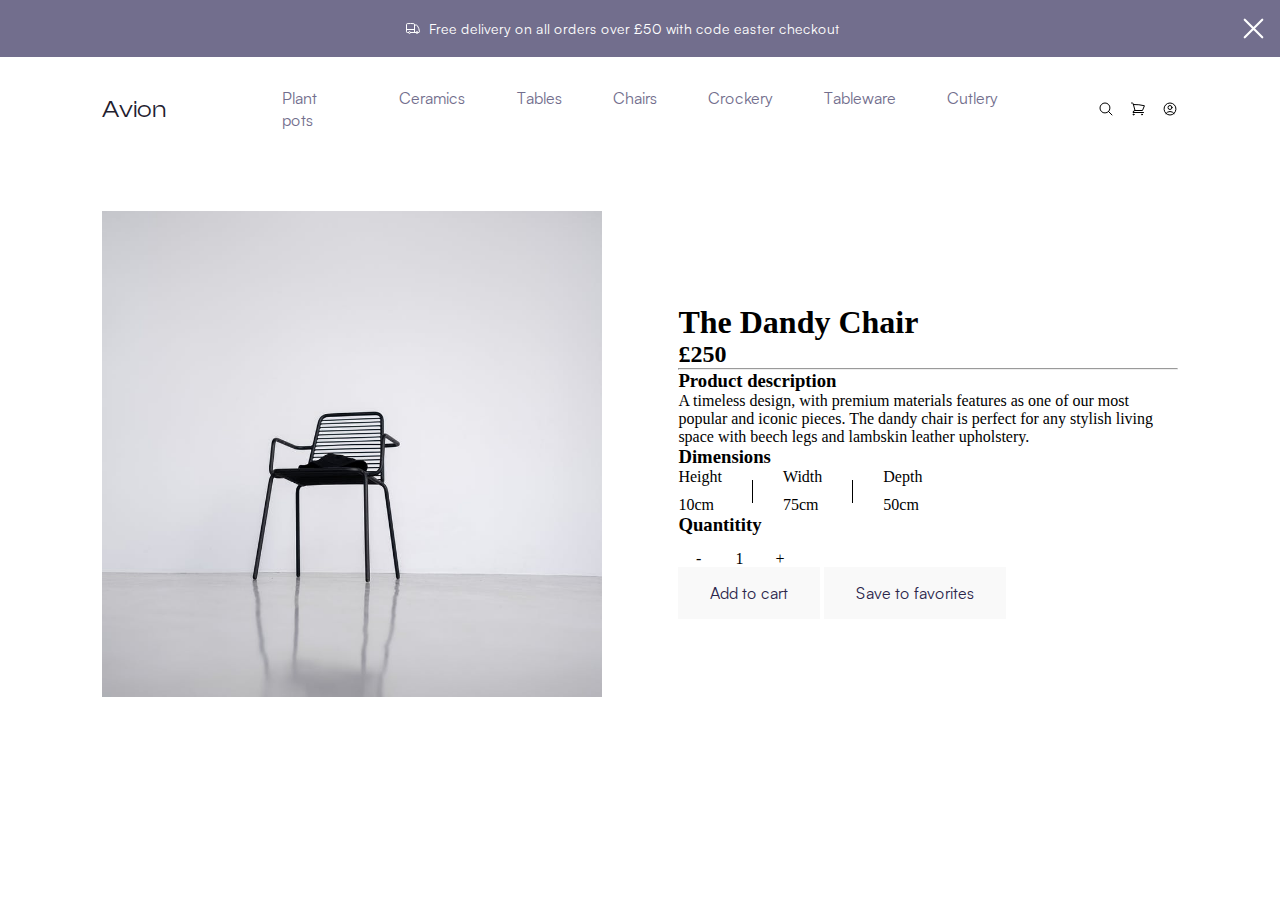
==== productlisting.html @ a94eaea5 "Add files via upload" ====
<!DOCTYPE html>
<html lang="en">
<head>
    <meta charset="UTF-8">
    <meta http-equiv="X-UA-Compatible" content="IE=edge">
    <meta name="viewport" content="width=device-width, initial-scale=1.0">
    <title>Document</title>
    <link rel="stylesheet" href="css/productlisting.css">
</head>
<body>
    <header>
        <div class="top">
            <p>
                <svg xmlns="http://www.w3.org/2000/svg" fill="none" viewBox="0 0 24 24" stroke-width="1.5" stroke="currentColor" class="w-6 h-6">
                    <path stroke-linecap="round" stroke-linejoin="round" d="M8.25 18.75a1.5 1.5 0 0 1-3 0m3 0a1.5 1.5 0 0 0-3 0m3 0h6m-9 0H3.375a1.125 1.125 0 0 1-1.125-1.125V14.25m17.25 4.5a1.5 1.5 0 0 1-3 0m3 0a1.5 1.5 0 0 0-3 0m3 0h1.125c.621 0 1.129-.504 1.09-1.124a17.902 17.902 0 0 0-3.213-9.193 2.056 2.056 0 0 0-1.58-.86H14.25M16.5 18.75h-2.25m0-11.177v-.958c0-.568-.422-1.048-.987-1.106a48.554 48.554 0 0 0-10.026 0 1.106 1.106 0 0 0-.987 1.106v7.635m12-6.677v6.677m0 4.5v-4.5m0 0h-12" />
                  </svg>
                  Free delivery on all orders over £50 with code easter checkout   
            </p>
            <svg xmlns="http://www.w3.org/2000/svg" fill="none" viewBox="0 0 24 24" stroke-width="1.5" stroke="currentColor" class="w-6 h-6">
                <path stroke-linecap="round" stroke-linejoin="round" d="M6 18 18 6M6 6l12 12" />
              </svg>              
        </div>
        <section>
            <a href="index.html">Avion</a>
            <nav>
                <ul>
                    <li><a href="productlisting.html">Plant pots</a></li>
                    <li><a href="">Ceramics</a></li>
                    <li><a href="">Tables</a></li>
                    <li><a href="">Chairs</a></li>
                    <li><a href="">Crockery</a></li>
                    <li><a href="">Tableware</a></li>
                    <li><a href="">Cutlery</a></li>
                </ul>
            </nav>
            <div class="icons">
                <svg xmlns="http://www.w3.org/2000/svg" fill="none" viewBox="0 0 24 24" stroke-width="1.5" stroke="currentColor" class="w-6 h-6">
                    <path stroke-linecap="round" stroke-linejoin="round" d="m21 21-5.197-5.197m0 0A7.5 7.5 0 1 0 5.196 5.196a7.5 7.5 0 0 0 10.607 10.607Z" />
                  </svg>
                <svg xmlns="http://www.w3.org/2000/svg" fill="none" viewBox="0 0 24 24" stroke-width="1.5" stroke="currentColor" class="w-6 h-6">
                    <path stroke-linecap="round" stroke-linejoin="round" d="M2.25 3h1.386c.51 0 .955.343 1.087.835l.383 1.437M7.5 14.25a3 3 0 0 0-3 3h15.75m-12.75-3h11.218c1.121-2.3 2.1-4.684 2.924-7.138a60.114 60.114 0 0 0-16.536-1.84M7.5 14.25 5.106 5.272M6 20.25a.75.75 0 1 1-1.5 0 .75.75 0 0 1 1.5 0Zm12.75 0a.75.75 0 1 1-1.5 0 .75.75 0 0 1 1.5 0Z" />
                  </svg>                  
                <svg xmlns="http://www.w3.org/2000/svg" fill="none" viewBox="0 0 24 24" stroke-width="1.5" stroke="currentColor" class="w-6 h-6">
                    <path stroke-linecap="round" stroke-linejoin="round" d="M17.982 18.725A7.488 7.488 0 0 0 12 15.75a7.488 7.488 0 0 0-5.982 2.975m11.963 0a9 9 0 1 0-11.963 0m11.963 0A8.966 8.966 0 0 1 12 21a8.966 8.966 0 0 1-5.982-2.275M15 9.75a3 3 0 1 1-6 0 3 3 0 0 1 6 0Z" />
                  </svg>                  
              </div>
        </section>
    </header>
    <main>
        <section class="description">
        <img src="css/images/product.jpg" alt="">
        <div>
            <h1>The Dandy Chair</h1>
            <h2>£250</h2>
            <hr>
            <h3>Product description</h3>
            <p>A timeless design, with premium materials features as one of our most popular and iconic pieces. The dandy chair is perfect for any stylish living space with beech legs and lambskin leather upholstery.</p>
            <h3>Dimensions</h3>
            <div class="dimensions">
                <p>Height <span>10cm</span></p>
                <div></div>
                <p>Width <span>75cm</span></p>
                <div></div>
                <p>Depth <span>50cm</span></p>
            </div>
            <h3>Quantitity</h3>
            <div class="quantitity">
                <span>-</span>
                <span>1</span>
                <span>+</span>
            </div>
            <div class="button">
                <a href="" class="btn">Add to cart</a>
                <a href="" class="btn">Save to favorites</a>
            </div>
        </div>
        </section>
    </main>
</body>
</html>
---- css/productlisting.css ----
@font-face {
    font-family: "Clash Display";
    src: url(fonts/ClashDisplay-Light.woff2);
    font-weight: 200;
}
@font-face {
    font-family: "Clash Display";
    src:url(fonts/ClashDisplay-Regular.woff2);
    font-weight: 400;
}

@font-face {
    font-family: "Clash Display";
    src: url(fonts/ClashDisplay-Semibold.woff2);
    font-weight: 600;
}

@font-face {
    font-family: "Clash Display";
    src: url(fonts/ClashDisplay-Bold.woff2);
    font-weight: 900;
}

@font-face {
    font-family: "Satoshi";
    src: url(fonts/Satoshi-Regular.woff2);
    font-weight: 400;
}

* {
    margin: 0;
    padding: 0;
    box-sizing: border-box;
}

:root {
    --color-white: #ffffff;
    --color-black: #000000;
    --color-light-gray: #f9f9f9;
    --color-dark-primary: #2A254B;
    --color-nav-links: #726E8D;
}

.btn{
    text-decoration: none;
    color: var(--color-dark-primary);
    background-color: var(--color-light-gray);
    padding: 16px 32px;
    font-family: Satoshi;
    font-size: 16px;
    transition: all 0.8s;
}

.btn:hover{
    transition: all 0.8s;
    color: var(--color-light-gray);
    background-color: var(--color-dark-primary);
}

header>div{
    background-color: #726E8D;
    color: var(--color-white);
    font-family: Satoshi;
    font-size: 14px;
    display: grid;
    grid-template-columns: 1fr 35px;
    padding: 11px 9px;
    align-items: center;
}

header div p{
    display: grid;
    grid-template-columns: 16px 1fr;
    column-gap: 8px;
    justify-self: center;
}

header section{
    display: grid;
    grid-template-columns: 1fr 4fr 1fr;
    padding: 30px 8vw;
    align-items: center;
}
header section>a{
    font-family: "Clash Display";
    font-size: 24px;
    text-decoration: none;
    color: #22202E;
}

header section nav {
    justify-self: center;
}

header section ul{
    display: flex;
    list-style-type: none;
    column-gap: 4vw;
}

header section ul a{
    text-decoration: none;
    color: var(--color-nav-links);
    font-family: Satoshi;
    font-size: 16px;
}

header section div.icons{
    justify-self: end;
    display: grid;
    grid-template-columns: repeat(3, 16px);
    column-gap: 16px;
}
main section.description{
    padding: 50px 8vw;
    display: grid;
    grid-template-columns: repeat(2, 1fr);
    grid-template-rows: 38vw;
    column-gap: 6vw;
    align-items: center;
}

main section.description img {
    width: 100%;
    height: 100%;
    object-fit: cover;
}

main section.description div.dimensions{
    display: grid;
    grid-template-columns: max-content 1px max-content 1px max-content 1px;
    align-items: center;
    column-gap: 30px;
}

main section.description div.dimensions div{
    background-color: black;
    height: 50%;
}

main section.description div.dimensions p{
    display: grid;
    row-gap: 10px;
}

main section.description div.quantitity {
    display: grid;
    width: 122px;
    grid-template-columns: repeat(3, 1fr);
    grid-template-rows: 46px;
    background-color:var(--color-white);
    align-items: center;
    justify-items: center;
}
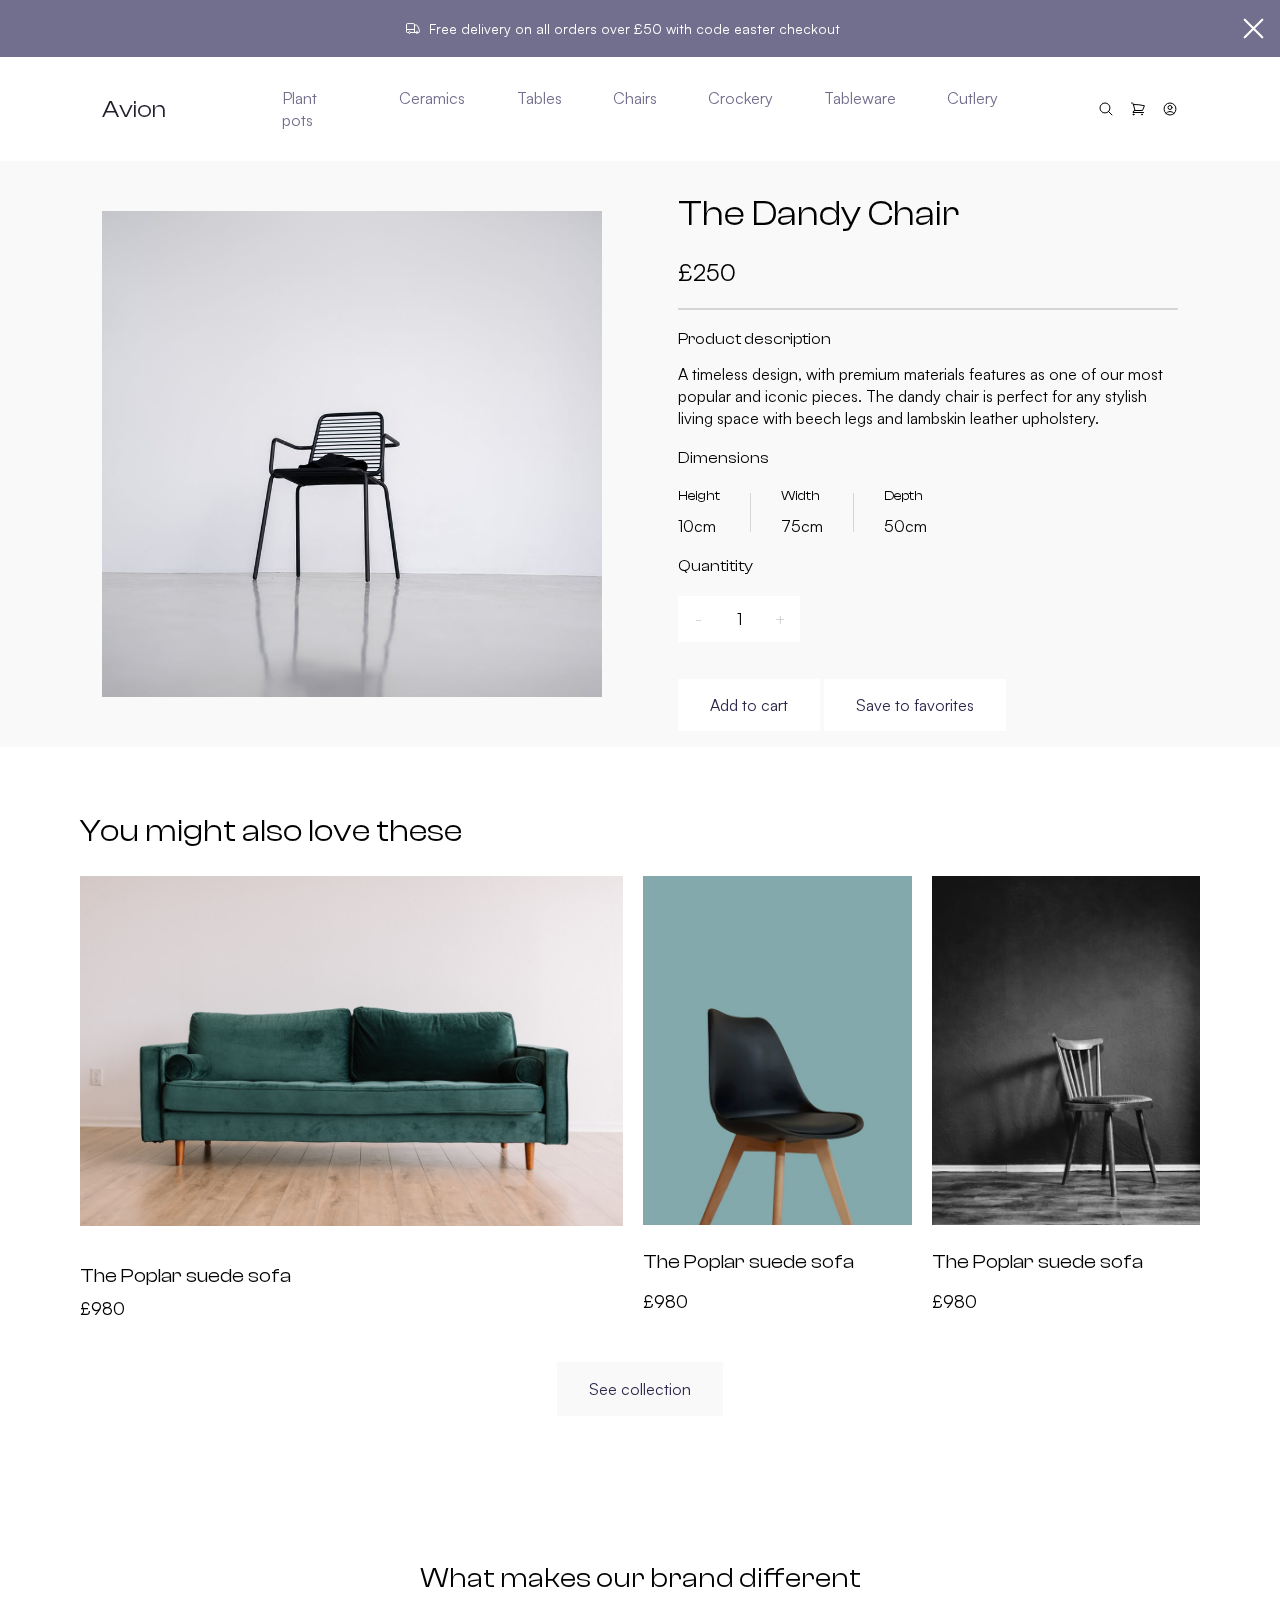
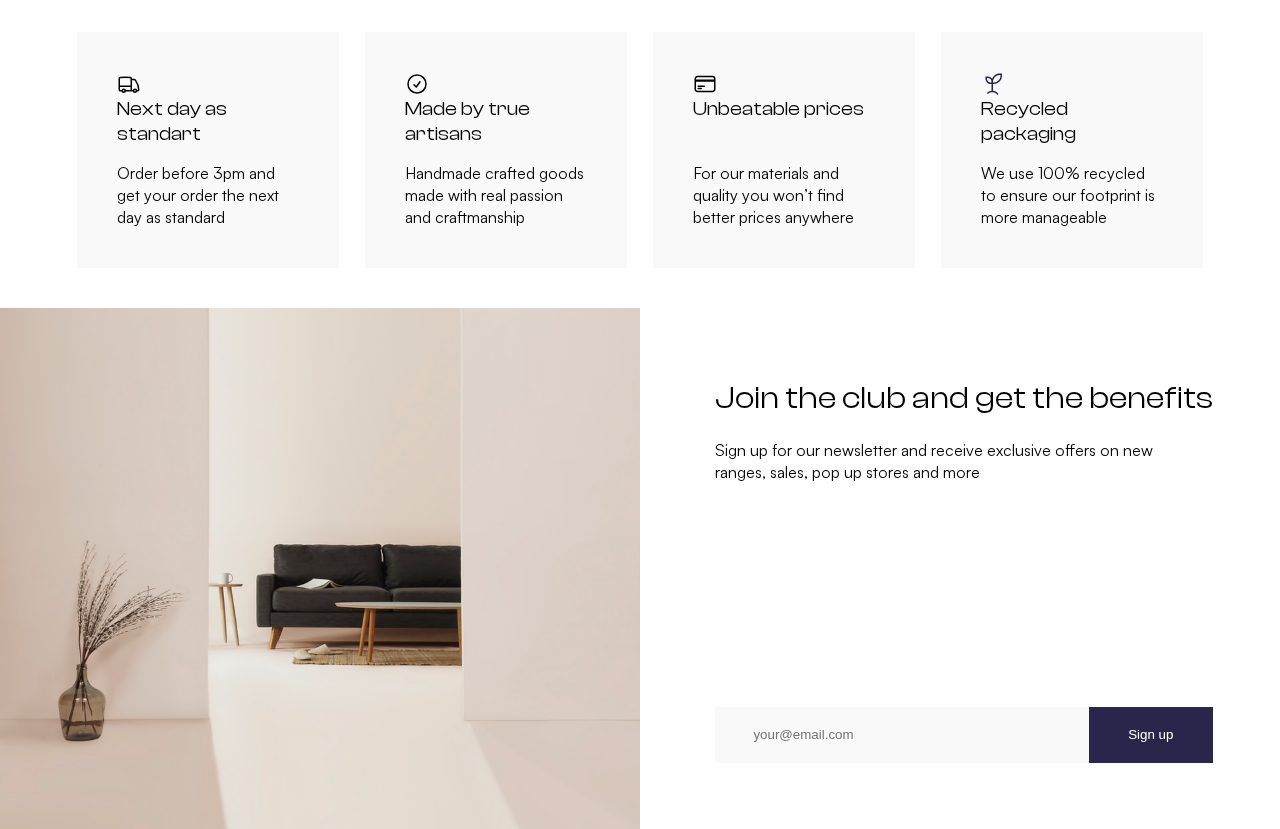
==== commit df0c39f6: "Add files via upload" ====
--- a/productlisting.html
+++ b/productlisting.html
@@ -49,12 +49,14 @@
     <main>
         <section class="description">
         <img src="css/images/product.jpg" alt="">
-        <div>
+        <div class="productall">
             <h1>The Dandy Chair</h1>
             <h2>£250</h2>
-            <hr>
+            <hr color="d6d6d6">
+            <div class="productdescription">
             <h3>Product description</h3>
-            <p>A timeless design, with premium materials features as one of our most popular and iconic pieces. The dandy chair is perfect for any stylish living space with beech legs and lambskin leather upholstery.</p>
+            <p class="pdp">A timeless design, with premium materials features as one of our most popular and iconic pieces. The dandy chair is perfect for any stylish living space with beech legs and lambskin leather upholstery.</p>
+            </div>
             <h3>Dimensions</h3>
             <div class="dimensions">
                 <p>Height <span>10cm</span></p>
@@ -65,9 +67,9 @@
             </div>
             <h3>Quantitity</h3>
             <div class="quantitity">
-                <span>-</span>
+                <span class="btnqnt">-</span>
                 <span>1</span>
-                <span>+</span>
+                <span class="btnqnt">+</span>
             </div>
             <div class="button">
                 <a href="" class="btn">Add to cart</a>
@@ -75,6 +77,90 @@
             </div>
         </div>
         </section>
+        <section class="mightalso">
+        <div class="mightmain">
+            <h1>You might also love these</h1>
+            <div class="articlefather">
+            <article class="mightsofa">
+                <img src="css/images/sofa.jpg" alt="">
+                <div class="h2h3">
+                <h2>The Poplar suede sofa</h2>
+                <h3>£980</h3>
+            </div>
+            </article>
+            <article class="mightchair1">
+                <img src="css/images/1.jpg" alt="">
+                <div class="h2h3">
+                <h2>The Poplar suede sofa</h2>
+                <h3>£980</h3>
+            </div>
+            </article>
+            <article class="mightchair2">
+                <img src="css/images/chair.jpg" alt="">
+                <div class="h2h3">
+                <h2>The Poplar suede sofa</h2>
+                <h3>£980</h3>
+            </div>
+            </article>
+            </div>
+            <div class="btn2">
+            <a href="" class="btn1">See collection</a>
+        </div>
+        </div>
+        </div>
+        </section>
+        <section class="our-brand">
+            <h2>What makes our brand different</h2>
+            <div>
+                <article>
+                    <svg xmlns="http://www.w3.org/2000/svg" fill="none" viewBox="0 0 24 24" stroke-width="1.5" stroke="currentColor" class="w-6 h-6">
+                        <path stroke-linecap="round" stroke-linejoin="round" d="M8.25 18.75a1.5 1.5 0 0 1-3 0m3 0a1.5 1.5 0 0 0-3 0m3 0h6m-9 0H3.375a1.125 1.125 0 0 1-1.125-1.125V14.25m17.25 4.5a1.5 1.5 0 0 1-3 0m3 0a1.5 1.5 0 0 0-3 0m3 0h1.125c.621 0 1.129-.504 1.09-1.124a17.902 17.902 0 0 0-3.213-9.193 2.056 2.056 0 0 0-1.58-.86H14.25M16.5 18.75h-2.25m0-11.177v-.958c0-.568-.422-1.048-.987-1.106a48.554 48.554 0 0 0-10.026 0 1.106 1.106 0 0 0-.987 1.106v7.635m12-6.677v6.677m0 4.5v-4.5m0 0h-12" />
+                      </svg>
+                      <h3>Next day as standart</h3>
+                      <p>Order before 3pm and get your order the next day as standard</p>                      
+                </article>
+                            <article>
+                                <svg xmlns="http://www.w3.org/2000/svg" fill="none" viewBox="0 0 24 24" stroke-width="1.5" stroke="currentColor" class="w-6 h-6">
+                                    <path stroke-linecap="round" stroke-linejoin="round" d="M9 12.75 11.25 15 15 9.75M21 12a9 9 0 1 1-18 0 9 9 0 0 1 18 0Z" />
+                                  </svg>
+                      <h3>Made by true artisans</h3>
+                      <p>Handmade crafted goods made with real passion and craftmanship</p>                      
+                </article>
+                <article>
+                    <svg xmlns="http://www.w3.org/2000/svg" fill="none" viewBox="0 0 24 24" stroke-width="1.5" stroke="currentColor" class="w-6 h-6">
+                        <path stroke-linecap="round" stroke-linejoin="round" d="M2.25 8.25h19.5M2.25 9h19.5m-16.5 5.25h6m-6 2.25h3m-3.75 3h15a2.25 2.25 0 0 0 2.25-2.25V6.75A2.25 2.25 0 0 0 19.5 4.5h-15a2.25 2.25 0 0 0-2.25 2.25v10.5A2.25 2.25 0 0 0 4.5 19.5Z" />
+                      </svg>
+                      <h3>Unbeatable prices</h3>
+                      <p>For our materials and quality you won’t find better prices anywhere</p>                      
+                </article>
+                <article>
+                    <svg width="24" height="24" viewBox="0 0 24 24" fill="none" xmlns="http://www.w3.org/2000/svg">
+                        <rect width="24" height="24" fill="white" style="mix-blend-mode:multiply"/>
+                        <path d="M18.75 1.5C17.0878 1.50275 15.4651 2.00708 14.0942 2.94704C12.7232 3.887 11.6679 5.21881 11.0662 6.7683C10.5841 6.06903 9.93949 5.49727 9.18767 5.10216C8.43584 4.70705 7.59932 4.50041 6.75 4.5H4.5V6.75C4.50155 8.14191 5.05517 9.47637 6.0394 10.4606C7.02363 11.4448 8.35809 11.9985 9.75 12H10.5V18.787C8.7773 18.9554 7.16718 19.7191 5.94675 20.9465L7.00725 22.0071C7.63464 21.3798 8.39333 20.8995 9.22869 20.6006C10.064 20.3018 10.9553 20.192 11.8382 20.279C12.7211 20.3661 13.5737 20.6478 14.3347 21.104C15.0956 21.5602 15.7459 22.1794 16.2387 22.9172L17.4849 22.0826C16.8701 21.1638 16.0593 20.3926 15.111 19.8244C14.1626 19.2562 13.1002 18.9052 12 18.7965V12H12.75C14.9373 11.9975 17.0343 11.1275 18.5809 9.58089C20.1275 8.03425 20.9975 5.93727 21 3.75V1.5H18.75ZM9.75 10.5C8.75579 10.4989 7.80262 10.1034 7.0996 9.4004C6.39658 8.69738 6.00113 7.74421 6 6.75V6H6.75C7.74423 6.00107 8.69744 6.3965 9.40047 7.09953C10.1035 7.80256 10.4989 8.75577 10.5 9.75V10.5H9.75ZM19.5 3.75C19.498 5.5396 18.7862 7.25534 17.5208 8.52078C16.2553 9.78622 14.5396 10.498 12.75 10.5H12V9.75C12.002 7.9604 12.7138 6.24466 13.9792 4.97922C15.2447 3.71378 16.9604 3.00199 18.75 3H19.5V3.75Z" fill="#2A254B"/>
+                        </svg>
+                      <h3>Recycled packaging</h3>
+                      <p>We use 100% recycled to ensure our footprint is more manageable</p>                      
+                </article>
+        </div>
+        
+        </section>
+        <section class="join">
+            <img src="css/images/join.jpg" alt="">
+            <article>
+                <div class="joindiv">
+                <h1>Join the club and get the benefits</h1>
+                <div>
+                <h2>Sign up for our newsletter and receive exclusive offers on new</h2>
+                <h2>ranges, sales, pop up stores and more</h2>
+            </div>
+            </div>
+            <form action="">
+                <input type="text" placeholder="your@email.com">
+                <input type="submit" value="Sign up">
+    
+            </form>
+            </article>
+        </section>
     </main>
 </body>
 </html>--- a/css/productlisting.css
+++ b/css/productlisting.css
@@ -39,9 +39,273 @@
     --color-light-gray: #f9f9f9;
     --color-dark-primary: #2A254B;
     --color-nav-links: #726E8D;
+    --color-dark-white: #d6d6d6;
 }
 
 .btn{
+    text-decoration: none;
+    color: var(--color-dark-primary);
+    background-color: var(--color-white);
+    padding: 16px 32px;
+    font-family: Satoshi;
+    font-size: 16px;
+    transition: all 0.8s;
+}
+
+.btn:hover{
+    transition: all 0.8s;
+    color: var(--color-light-gray);
+    background-color: var(--color-dark-primary);
+}
+
+header>div{
+    background-color: #726E8D;
+    color: var(--color-white);
+    font-family: Satoshi;
+    font-size: 14px;
+    display: grid;
+    grid-template-columns: 1fr 35px;
+    padding: 11px 9px;
+    align-items: center;
+}
+
+header div p{
+    display: grid;
+    grid-template-columns: 16px 1fr;
+    column-gap: 8px;
+    justify-self: center;
+}
+
+header section{
+    display: grid;
+    grid-template-columns: 1fr 4fr 1fr;
+    padding: 30px 8vw;
+    align-items: center;
+}
+header section>a{
+    font-family: "Clash Display";
+    font-size: 24px;
+    text-decoration: none;
+    color: #22202E;
+}
+
+header section nav {
+    justify-self: center;
+}
+
+header section ul{
+    display: flex;
+    list-style-type: none;
+    column-gap: 4vw;
+}
+
+header section ul a{
+    text-decoration: none;
+    color: var(--color-nav-links);
+    font-family: Satoshi;
+    font-size: 16px;
+}
+
+header section div.icons{
+    justify-self: end;
+    display: grid;
+    grid-template-columns: repeat(3, 16px);
+    column-gap: 16px;
+}
+main section.description{
+    background-color: var(--color-light-gray);
+    padding: 50px 8vw;
+    display: grid;
+    grid-template-columns: repeat(2, 1fr);
+    grid-template-rows: 38vw;
+    column-gap: 6vw;
+    align-items: center;
+}
+
+main section.description img {
+    width: 100%;
+    height: 100%;
+    object-fit: cover;
+}
+
+main section.description div.dimensions{
+    display: grid;
+    grid-template-columns: max-content 1px max-content 1px max-content 1px;
+    align-items: center;
+    column-gap: 30px;
+}
+
+main section.description div.dimensions div{
+    background-color: var(--color-dark-white);
+    height: 80%;
+}
+
+main section.description div.dimensions p{
+    display: grid;
+    row-gap: 10px;
+}
+
+main section.description div.quantitity {
+    display: grid;
+    width: 122px;
+    grid-template-columns: repeat(3, 1fr);
+    grid-template-rows: 46px;
+    background-color:var(--color-white);
+    align-items: center;
+    justify-items: center;
+}
+
+main section.description div.button {
+    padding-top: 32px;
+}
+
+main section.description h1{
+    font-family: "Clash Display";
+    font-weight: 400;
+    font-size: 36px;
+}
+main section.description h2{
+    font-family: Satoshi;
+    font-weight: 400;
+    font-size: 24px;
+}
+main section.description h3{
+    font-family: "Clash Display";
+    font-weight: 400;
+    font-size: 16px;
+}
+main section.description p.pdp{
+    font-family: Satoshi;
+    font-weight: 400;
+    font-size: 16px;
+}
+.productdescription {
+    display: grid;
+    row-gap: 14px;
+}
+.productall {
+    display: grid;
+    row-gap: 20px;
+}
+
+main section.description div.dimensions p{
+    font-family: "Clash Display";
+    font-weight: 400;
+    font-size: 14px;
+}
+
+main section.description div.dimensions span{
+    font-family: Satoshi;
+    font-size: 16px;
+}
+
+main section.description div.quantitity span{
+    font-family: Satoshi;
+}
+
+main section.description div.quantitity span.btnqnt{
+    color: var(--color-dark-white);
+}
+
+main section.mightalso{
+    padding: 65px 80px;
+}
+
+main section.mightalso div.articlefather{
+    display: flex;
+    gap: 20px;
+}
+
+main section.mightalso div.mightmain h1{
+    padding-bottom: 25px;
+    font-family: "Clash Display";
+    font-weight: 400;
+    font-size: 32px;
+}
+
+
+main section.mightalso div.mightmain h2{
+    font-family: "Clash Display";
+    font-weight: 400;
+    font-size: 20px;
+}
+main section.mightalso div.mightmain h3{
+    font-family: Satoshi;
+    font-weight: 400;
+    font-size: 18px;
+}
+main section.mightalso div.mightmain div.h2h3{
+    display: grid;
+    row-gap: 8px;
+}
+
+main section.mightalso div.mightmain article{
+    display: grid;
+    row-gap: 24px;
+}
+
+main section.mightalso div.mightmain article.mightsofa img{
+    width: 100%;
+    height: 96.4%;
+    object-fit: cover;
+}
+main section.mightalso div.mightmain article.mightchair1 img{
+    width: 100%;
+    height: 100%;
+    object-fit: cover;
+}
+
+main section.mightalso div.mightmain article.mightchair2 img{
+    width: 100%;
+    height: 100%;
+    object-fit: cover;
+}
+main section.our-brand{
+    padding: 80px 6vw;
+    display: grid;
+    row-gap: 36px;
+    padding-bottom: 40px;
+}
+
+main section.our-brand h2{
+    font-family: "Clash Display";
+    font-size: 28px;
+    text-align: center;
+    font-weight: 400;
+}
+main section.our-brand div {
+    display: grid;
+    grid-template-columns: repeat(4, 1fr);
+    column-gap: 2vw;
+}
+main section.our-brand div article{
+    background-color: var(--color-light-gray);
+    padding: 40px;
+    display: grid;
+    grid-template-rows: 24px repeat(2, 1fr);
+}
+
+main section.our-brand div article svg{
+    height: 100%;
+}
+
+main section.our-brand div article h3{
+    font-family: "Clash Display";
+    font-size: 20px;
+    font-weight: 400;
+}
+
+main section.our-brand div article p{
+    font-family: "Satoshi";
+}
+
+.btn2 {
+    display: grid;
+    padding-top: 42px;
+    justify-content: center;
+}
+
+.btn1{
     text-decoration: none;
     color: var(--color-dark-primary);
     background-color: var(--color-light-gray);
@@ -49,106 +313,55 @@
     font-family: Satoshi;
     font-size: 16px;
     transition: all 0.8s;
-}
-
-.btn:hover{
-    transition: all 0.8s;
-    color: var(--color-light-gray);
+
+}
+
+main section.join{
+    display: flex;
+}
+
+main section.join article{
+    padding-left: 75px;
+}
+
+main section.join img{
+    height: 521px;
+    width: 50%;
+    object-fit: cover;
+}
+main section.join h1{
+    font-family: "Clash Display";
+    font-size: 32px;
+    font-weight: 400;
+    padding-top: 71px;
+}
+
+main section.join h2{
+    font-family: Satoshi;
+    font-weight: 400;
+    font-size: 16px;
+}
+
+main section.join div.joindiv{
+    display: grid;
+    row-gap: 21px;
+}
+
+main section.join form{
+    padding-top: 45%;
+    display: grid;
+    grid-template-rows: 56px;
+    grid-template-columns: 3fr 1fr;
+}
+main section.join input {
+    border-radius: 0;
+    border: none;
+    padding-left: 3vw;
+    background-color: var(--color-light-gray);
+}
+
+main section.join input[type=submit]{
+    color: var(--color-white);
     background-color: var(--color-dark-primary);
-}
-
-header>div{
-    background-color: #726E8D;
-    color: var(--color-white);
-    font-family: Satoshi;
-    font-size: 14px;
-    display: grid;
-    grid-template-columns: 1fr 35px;
-    padding: 11px 9px;
-    align-items: center;
-}
-
-header div p{
-    display: grid;
-    grid-template-columns: 16px 1fr;
-    column-gap: 8px;
-    justify-self: center;
-}
-
-header section{
-    display: grid;
-    grid-template-columns: 1fr 4fr 1fr;
-    padding: 30px 8vw;
-    align-items: center;
-}
-header section>a{
-    font-family: "Clash Display";
-    font-size: 24px;
-    text-decoration: none;
-    color: #22202E;
-}
-
-header section nav {
-    justify-self: center;
-}
-
-header section ul{
-    display: flex;
-    list-style-type: none;
-    column-gap: 4vw;
-}
-
-header section ul a{
-    text-decoration: none;
-    color: var(--color-nav-links);
-    font-family: Satoshi;
-    font-size: 16px;
-}
-
-header section div.icons{
-    justify-self: end;
-    display: grid;
-    grid-template-columns: repeat(3, 16px);
-    column-gap: 16px;
-}
-main section.description{
-    padding: 50px 8vw;
-    display: grid;
-    grid-template-columns: repeat(2, 1fr);
-    grid-template-rows: 38vw;
-    column-gap: 6vw;
-    align-items: center;
-}
-
-main section.description img {
-    width: 100%;
-    height: 100%;
-    object-fit: cover;
-}
-
-main section.description div.dimensions{
-    display: grid;
-    grid-template-columns: max-content 1px max-content 1px max-content 1px;
-    align-items: center;
-    column-gap: 30px;
-}
-
-main section.description div.dimensions div{
-    background-color: black;
-    height: 50%;
-}
-
-main section.description div.dimensions p{
-    display: grid;
-    row-gap: 10px;
-}
-
-main section.description div.quantitity {
-    display: grid;
-    width: 122px;
-    grid-template-columns: repeat(3, 1fr);
-    grid-template-rows: 46px;
-    background-color:var(--color-white);
-    align-items: center;
-    justify-items: center;
+    padding: 0 32px;
 }